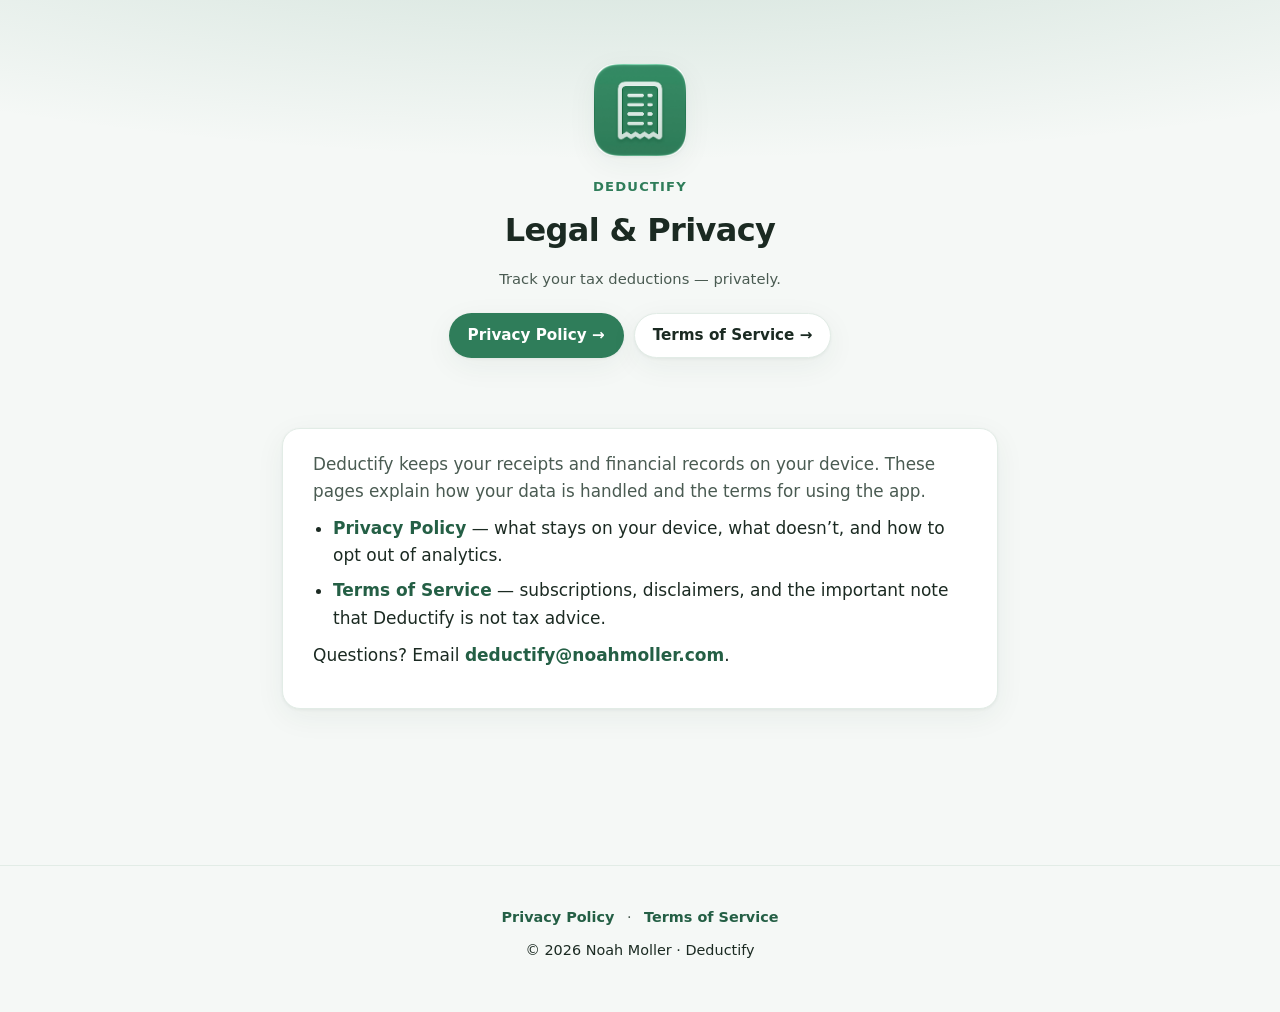
==== index.html @ 132f542c "Deductify privacy policy and terms of service" ====
<!doctype html>
<html lang="en">
<head>
<meta charset="utf-8">
<meta name="viewport" content="width=device-width, initial-scale=1">
<title>Deductify · Legal</title>
<meta name="description" content="Privacy Policy and Terms of Service for the Deductify app.">
<link rel="icon" href="logo.jpg">
<link rel="stylesheet" href="styles.css">
</head>
<body>
<header class="site">
  <img class="logo" src="logo.jpg" alt="Deductify app icon">
  <div class="kicker">Deductify</div>
  <h1>Legal &amp; Privacy</h1>
  <div class="updated">Track your tax deductions — privately.</div>
  <nav class="pill-nav">
    <a class="pill primary" href="privacy.html">Privacy Policy →</a>
    <a class="pill" href="terms.html">Terms of Service →</a>
  </nav>
</header>

<div class="wrap">
<div class="card">
  <p class="lead">Deductify keeps your receipts and financial records on your device. These pages explain how your data is handled and the terms for using the app.</p>
  <ul>
    <li><a href="privacy.html">Privacy Policy</a> — what stays on your device, what doesn’t, and how to opt out of analytics.</li>
    <li><a href="terms.html">Terms of Service</a> — subscriptions, disclaimers, and the important note that Deductify is not tax advice.</li>
  </ul>
  <p>Questions? Email <a href="mailto:deductify@noahmoller.com">deductify@noahmoller.com</a>.</p>
</div>
</div>

<footer class="site">
  <div><a href="privacy.html">Privacy Policy</a> · <a href="terms.html">Terms of Service</a></div>
  <p>© 2026 Noah Moller · Deductify</p>
</footer>
</body>
</html>
---- styles.css ----
/* Deductify — legal pages theme (Eucalyptus) */
:root {
  --eucalyptus: #2F7D5A;
  --eucalyptus-deep: #245f45;
  --bg: #f5f8f6;
  --bg-elev: #ffffff;
  --text: #1b2a22;
  --text-soft: #4a5b52;
  --border: #e2ece6;
  --shadow: 0 1px 3px rgba(31, 74, 54, .06), 0 8px 30px rgba(31, 74, 54, .06);
  --radius: 18px;
}
@media (prefers-color-scheme: dark) {
  :root {
    --eucalyptus: #5BBD8F;
    --eucalyptus-deep: #7cd0a6;
    --bg: #101611;
    --bg-elev: #182019;
    --text: #e9f1ec;
    --text-soft: #a7b8ae;
    --border: #26332b;
    --shadow: 0 1px 3px rgba(0,0,0,.4), 0 10px 34px rgba(0,0,0,.35);
  }
}
:root[data-theme="dark"] {
  --eucalyptus: #5BBD8F; --eucalyptus-deep: #7cd0a6;
  --bg: #101611; --bg-elev: #182019; --text: #e9f1ec; --text-soft: #a7b8ae; --border: #26332b;
  --shadow: 0 1px 3px rgba(0,0,0,.4), 0 10px 34px rgba(0,0,0,.35);
}
:root[data-theme="light"] {
  --eucalyptus: #2F7D5A; --eucalyptus-deep: #245f45;
  --bg: #f5f8f6; --bg-elev: #fff; --text: #1b2a22; --text-soft: #4a5b52; --border: #e2ece6;
  --shadow: 0 1px 3px rgba(31,74,54,.06), 0 8px 30px rgba(31,74,54,.06);
}

* { box-sizing: border-box; }
html { -webkit-text-size-adjust: 100%; }
body {
  margin: 0;
  font-family: ui-rounded, "SF Pro Rounded", -apple-system, BlinkMacSystemFont, "Segoe UI", system-ui, sans-serif;
  background: var(--bg);
  color: var(--text);
  line-height: 1.62;
  font-size: 17px;
  -webkit-font-smoothing: antialiased;
}

.wrap { max-width: 760px; margin: 0 auto; padding: 0 22px 96px; }

/* Header */
header.site {
  background:
    radial-gradient(1200px 300px at 50% -140px, color-mix(in srgb, var(--eucalyptus) 22%, transparent), transparent);
  padding: 64px 22px 40px;
  text-align: center;
}
.logo {
  width: 92px; height: 92px; border-radius: 22.37%;
  display: block; margin: 0 auto 20px;
  box-shadow: var(--shadow);
}
header.site h1 { margin: 0; font-size: 2rem; letter-spacing: -.02em; font-weight: 800; }
header.site .kicker {
  color: var(--eucalyptus); font-weight: 700; font-size: .82rem;
  text-transform: uppercase; letter-spacing: .09em; margin-bottom: 8px;
}
header.site .updated { color: var(--text-soft); font-size: .92rem; margin-top: 10px; }

/* Card */
.card {
  background: var(--bg-elev);
  border: 1px solid var(--border);
  border-radius: var(--radius);
  box-shadow: var(--shadow);
  padding: 12px 30px 28px;
  margin-top: 30px;
}

h2 {
  font-size: 1.28rem; font-weight: 750; letter-spacing: -.01em;
  margin: 34px 0 6px; padding-top: 14px;
  color: var(--text);
}
h2 .num { color: var(--eucalyptus); font-variant-numeric: tabular-nums; margin-right: 8px; }
h3 { font-size: 1.02rem; font-weight: 700; margin: 22px 0 4px; }
p, li { color: var(--text); }
p { margin: 10px 0; }
a { color: var(--eucalyptus-deep); text-decoration: none; font-weight: 600; }
a:hover { text-decoration: underline; }
ul { padding-left: 20px; margin: 10px 0; }
li { margin: 7px 0; }
strong { font-weight: 700; }
hr { border: none; border-top: 1px solid var(--border); margin: 30px 0; }

.lead { font-size: 1.05rem; color: var(--text-soft); }

.callout {
  background: color-mix(in srgb, var(--eucalyptus) 10%, var(--bg-elev));
  border: 1px solid color-mix(in srgb, var(--eucalyptus) 30%, var(--border));
  border-left: 4px solid var(--eucalyptus);
  border-radius: 12px; padding: 14px 18px; margin: 18px 0;
}
.callout strong { color: var(--eucalyptus-deep); }

.pill-nav { display: flex; gap: 10px; justify-content: center; flex-wrap: wrap; margin-top: 22px; }
.pill {
  display: inline-block; padding: 9px 18px; border-radius: 999px;
  background: var(--bg-elev); border: 1px solid var(--border);
  color: var(--text); font-weight: 600; font-size: .95rem; box-shadow: var(--shadow);
}
.pill.primary { background: var(--eucalyptus); color: #fff; border-color: transparent; }
@media (prefers-color-scheme: dark) { .pill.primary { color: #08130d; } }
:root[data-theme="dark"] .pill.primary { color: #08130d; }
:root[data-theme="light"] .pill.primary { color: #fff; }

table { width: 100%; border-collapse: collapse; margin: 14px 0; font-size: .95rem; }
th, td { text-align: left; padding: 10px 12px; border-bottom: 1px solid var(--border); vertical-align: top; }
th { color: var(--text-soft); font-weight: 700; font-size: .82rem; text-transform: uppercase; letter-spacing: .05em; }
.table-scroll { overflow-x: auto; -webkit-overflow-scrolling: touch; }

footer.site {
  text-align: center; color: var(--text-soft); font-size: .9rem;
  padding: 40px 22px; border-top: 1px solid var(--border); margin-top: 60px;
}
footer.site a { margin: 0 8px; }
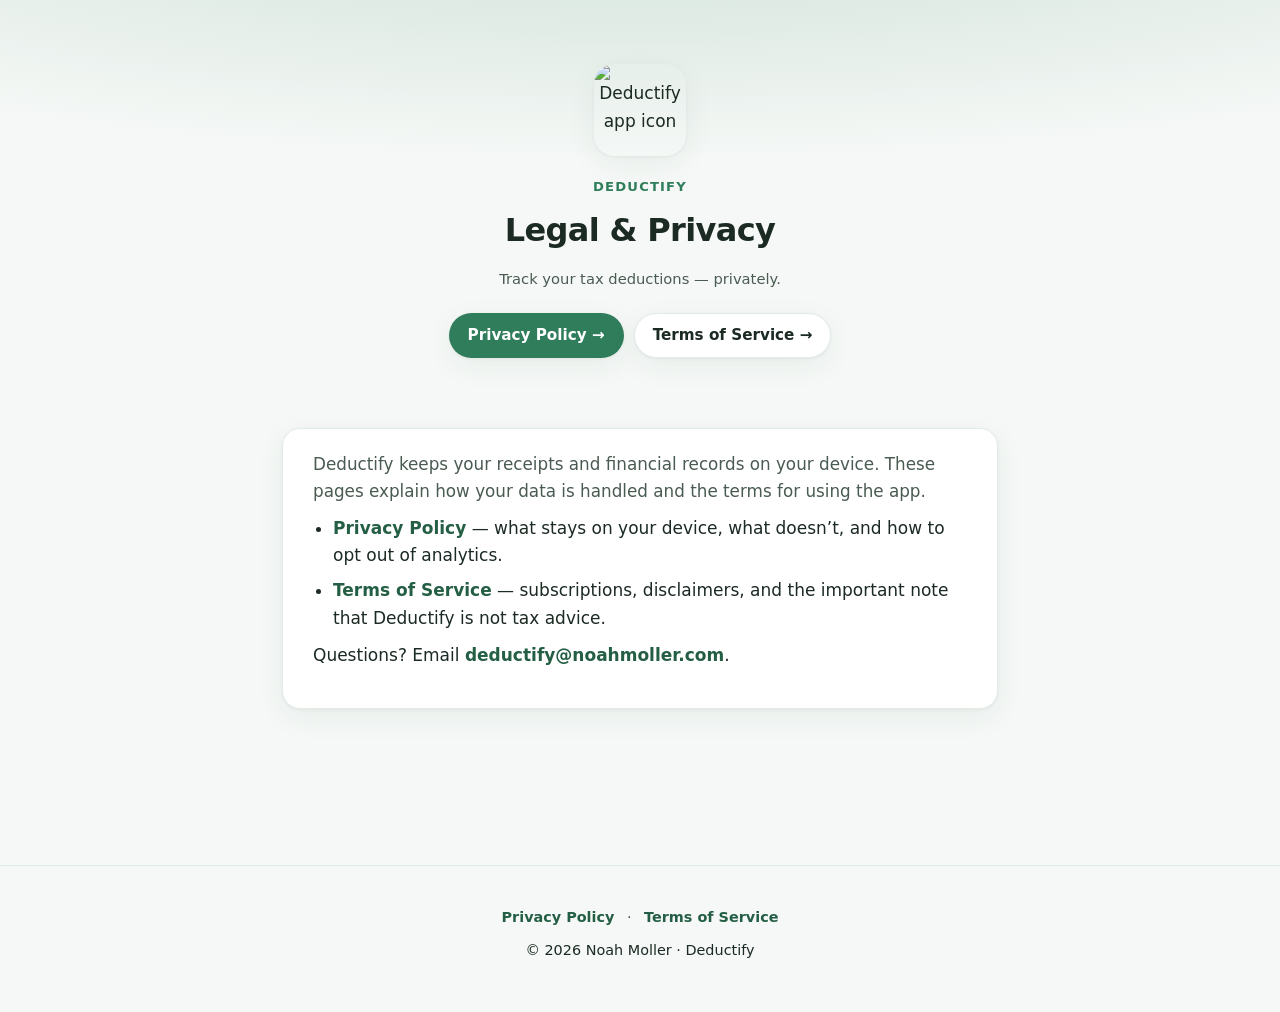
==== commit a4241df1: "Use actual app icon PNG (transparent corners) for legal pages" ====
--- a/index.html
+++ b/index.html
@@ -5,12 +5,12 @@
 <meta name="viewport" content="width=device-width, initial-scale=1">
 <title>Deductify · Legal</title>
 <meta name="description" content="Privacy Policy and Terms of Service for the Deductify app.">
-<link rel="icon" href="logo.jpg">
+<link rel="icon" href="logo.png">
 <link rel="stylesheet" href="styles.css">
 </head>
 <body>
 <header class="site">
-  <img class="logo" src="logo.jpg" alt="Deductify app icon">
+  <img class="logo" src="logo.png" alt="Deductify app icon">
   <div class="kicker">Deductify</div>
   <h1>Legal &amp; Privacy</h1>
   <div class="updated">Track your tax deductions — privately.</div>
